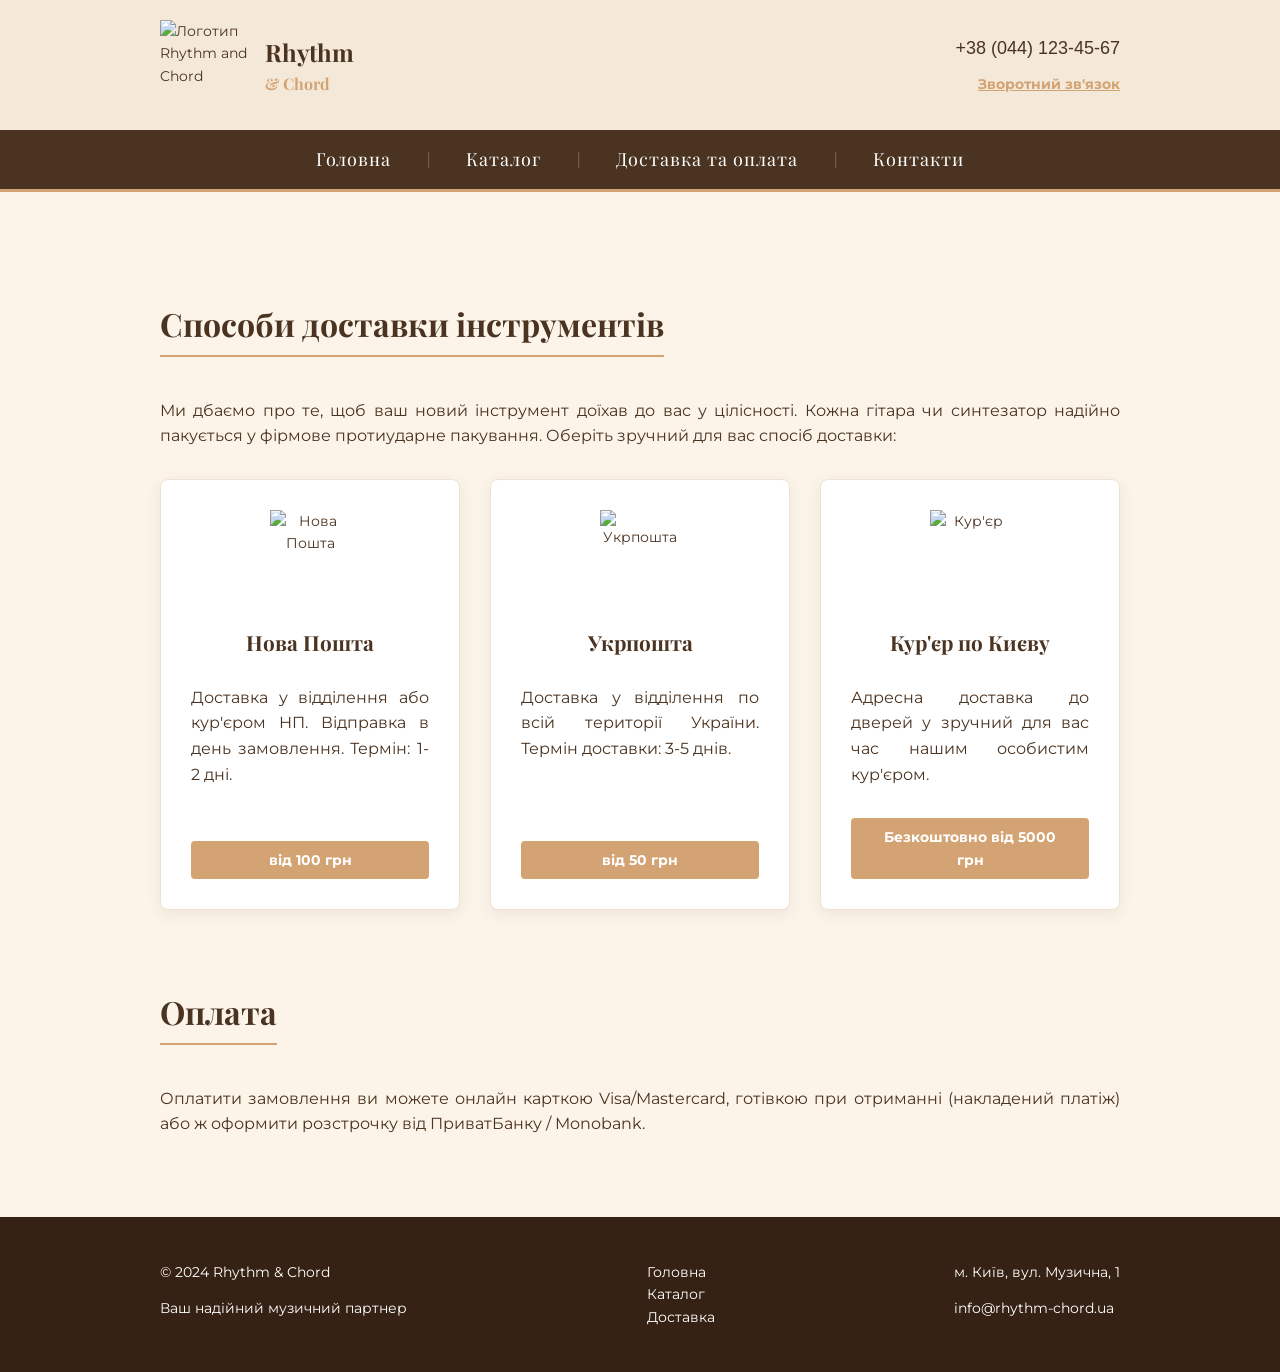
==== delivery.html @ 3e5f1524 "initial commit" ====
<!DOCTYPE html>
<html lang="uk">
<head>
    <meta charset="UTF-8">
    <title>Доставка та оплата | Rhythm & Chord</title>
    <link href="https://fonts.googleapis.com/css2?family=Montserrat:wght@400;500;600&family=Playfair+Display:wght@600;700&family=PT+Sans:wght@400;700&display=swap" rel="stylesheet">
    <link rel="stylesheet" href="style.css">
</head>
<body>
    <div class="overlay"></div>

    <header>
        <div class="container header-content">
            <div class="logo-block">
                <img src="https://via.placeholder.com/90x90/4A3320/FDF8F0?text=R&C" alt="Логотип Rhythm and Chord" width="90" height="90">
                <div class="logo-text">
                    <h1>Rhythm</h1>
                    <h2>& Chord</h2>
                </div>
            </div>
            <div class="contact-block">
                <p class="custom-phone">+38 (044) 123-45-67</p>
                <a href="#" class="feedback-btn">Зворотний зв'язок</a>
            </div>
        </div>
    </header>

    <nav class="navbar">
        <div class="container">
            <ul class="menu">
                <li><a href="home.html">Головна</a></li>
                <li class="separator">|</li>
                <li><a href="index.html">Каталог</a></li>
                <li class="separator">|</li>
                <li><a href="delivery.html" class="active">Доставка та оплата</a></li>
                <li class="separator">|</li>
                <li><a href="#">Контакти</a></li>
            </ul>
        </div>
    </nav>

    <main class="content">
        <div class="container info-section">
            <h2 class="section-title">Способи доставки інструментів</h2>
            <p>Ми дбаємо про те, щоб ваш новий інструмент доїхав до вас у цілісності. Кожна гітара чи синтезатор надійно пакується у фірмове протиударне пакування. Оберіть зручний для вас спосіб доставки:</p>
            
            <div class="delivery-grid">
                <div class="delivery-card">
                    <img src="https://img.icons8.com/color/100/in-transit--v1.png" alt="Нова Пошта" width="80" height="80">
                    <h3>Нова Пошта</h3>
                    <p>Доставка у відділення або кур'єром НП. Відправка в день замовлення. Термін: 1-2 дні.</p>
                    <span class="price-tag">від 100 грн</span>
                </div>
                <div class="delivery-card">
                    <img src="https://img.icons8.com/color/100/post-office.png" alt="Укрпошта" width="80" height="80">
                    <h3>Укрпошта</h3>
                    <p>Доставка у відділення по всій території України. Термін доставки: 3-5 днів.</p>
                    <span class="price-tag">від 50 грн</span>
                </div>
                <div class="delivery-card">
                    <img src="https://img.icons8.com/color/100/box.png" alt="Кур'єр" width="80" height="80">
                    <h3>Кур'єр по Києву</h3>
                    <p>Адресна доставка до дверей у зручний для вас час нашим особистим кур'єром.</p>
                    <span class="price-tag">Безкоштовно від 5000 грн</span>
                </div>
            </div>

            <h2 class="section-title">Оплата</h2>
            <p>Оплатити замовлення ви можете онлайн карткою Visa/Mastercard, готівкою при отриманні (накладений платіж) або ж оформити розстрочку від ПриватБанку / Monobank.</p>
        </div>
    </main>

    <footer>
        <div class="container footer-content">
            <div class="footer-info"><p>© 2024 Rhythm & Chord</p><p>Ваш надійний музичний партнер</p></div>
            <ul class="footer-menu"><li><a href="home.html">Головна</a></li><li><a href="index.html">Каталог</a></li><li><a href="delivery.html">Доставка</a></li></ul>
            <div class="footer-contacts"><p>м. Київ, вул. Музична, 1</p><p>info@rhythm-chord.ua</p></div>
        </div>
    </footer>

    <div class="feedback-modal">
        <button class="close-btn">✖</button>
        <form class="form-content">
            <h2>Зворотний зв'язок</h2>
            <div class="input-group"><label>Ім'я *</label><input type="text" required></div>
            <div class="input-group"><label>Телефон *</label><input type="tel" required></div>
            <div class="input-group error"><label>Повідомлення *</label><textarea required></textarea><span class="error-msg">Поле обов'язкове</span></div>
            <button type="submit" class="submit-btn">Надіслати</button>
        </form>
    </div>

    <script src="script.js"></script>
</body>
</html>
---- style.css ----
/* Підключення кастомного шрифту для телефону (Вимога рівня 3) */
@font-face {
    font-family: 'CustomPhoneFont';
    src: local('Impact'), local('Arial Black'); /* Заглушка, якщо є свій файл - вказати url('fonts/font.woff2') */
}

/* Базові змінні колірної гами (Бежево-коричнева) */

:root {
    --bg-color: #FCF4E9;  /* Дуже теплий кремовий фон (слонова кістка) */
    --text-main: #4A3320; /* Глибокий шоколадний */
    --accent: #D4A373;    /* Піщано-карамельний */
    --header-bg: #F4E8D8; /* Теплий беж (повністю без сірого) для шапки */
    --footer-bg: #362214; 
    --white: #FFFFFF;
}

/* --- БАЗОВІ НАЛАШТУВАННЯ ТА ШРИФТИ --- */
body {
    margin: 0;
    padding: 0;
    font-family: 'Montserrat', sans-serif; 
    font-size: 14px;
    line-height: 1.6;
    color: var(--text-main);
    background-color: var(--bg-color);
    display: flex;
    flex-direction: column;
    min-height: 100vh;
}

/* Заголовки красивим шрифтом */
h1, h2, h3, .logo-text h1, .product-card h4 {
    font-family: 'Playfair Display', serif;
    font-weight: 700;
}

.section-title {
    font-size: 2rem;
    margin-bottom: 25px;
    border-bottom: 2px solid var(--accent);
    display: inline-block;
    padding-bottom: 5px;
}

/* Контейнер 980px + по 10px відступи (Разом 1000px) */
.container {
    width: 100%;
    max-width: 980px;
    margin: 0 auto;
    padding: 0 10px;
    box-sizing: border-box;
}

/* --- HEADER --- */
header {
    background-color: var(--header-bg);
    width: 100%;
    padding: 20px 0;
}

.header-content {
    display: flex;
    justify-content: space-between;
    align-items: center;
}

.logo-block {
    display: flex;
    align-items: center;
    gap: 15px;
}

.logo-text h1 { margin: 0; font-size: 24px; color: var(--text-main); }
.logo-text h2 { margin: 0; font-size: 16px; color: var(--accent); }

.contact-block {
    text-align: right;
}

.custom-phone {
    font-family: 'CustomPhoneFont', sans-serif;
    font-size: 18px;
    margin: 0 0 10px 0;
}

.feedback-btn {
    color: var(--accent);
    text-decoration: underline;
    cursor: pointer;
    font-weight: bold;
}

/* =========================================
   5. MENU (ГОЛОВНЕ НАВІГАЦІЙНЕ МЕНЮ)
========================================= */
.navbar {
    background-color: var(--text-main);
    width: 100%;
    /* Додаємо гарну акцентну лінію знизу меню */
    border-bottom: 3px solid var(--accent); 
}

.menu {
    list-style: none;
    margin: 0;
    padding: 0; /* Відступи перенесли в самі посилання для зручності кліку */
    display: flex;
    justify-content: center;
    align-items: center;
    gap: 30px;
}

.menu li a {
    display: block;
    padding: 15px 5px;
    color: var(--white);
    text-decoration: none;
    font-family: 'Playfair Display', serif; /* Гарний елегантний шрифт */
    font-size: 18px;
    letter-spacing: 1px;
    transition: color 0.3s ease, transform 0.2s ease;
}

/* Лишаємо тільки ефект при наведенні (без перманентного active) */
.menu li a:hover {
    color: var(--accent);
    transform: translateY(-2px); /* Легенько підстрибує при наведенні */
}

/* Розділювачі між пунктами */
.separator {
    color: rgba(255, 255, 255, 0.2); /* Напівпрозорий білий, щоб не кидався в очі */
    pointer-events: none;
    font-size: 18px;
}

/* --- SLIDER --- */
.slider-section {
    width: 100%;
    height: 400px;
    position: relative;
    overflow: hidden;
    background-color: var(--text-main);
}

.slides {
    width: 100%;
    height: 100%;
    position: relative;
}

.slide {
    position: absolute;
    top: 0;
    left: 0;
    width: 100%;
    height: 100%;
    background-size: cover;
    background-position: center;
    opacity: 0;
    transition: opacity 1s ease-in-out; /* Fade ефект */
}

.slide.active {
    opacity: 1;
}

/* --- СТРІЛКИ СЛАЙДЕРА --- */
.slider-nav {
    position: absolute;
    top: 50%;
    transform: translateY(-50%);
    background-color: rgba(62, 39, 35, 0.4); 
    color: var(--white);
    border: none;
    font-size: 2rem;
    padding: 15px 20px;
    cursor: pointer;
    z-index: 10;
    transition: background-color 0.3s ease, transform 0.2s ease;
}

.slider-nav:hover {
    background-color: rgba(62, 39, 35, 0.9);
    transform: translateY(-50%) scale(1.1);
}

.slider-nav.prev {
    left: 0;
    border-radius: 0 5px 5px 0;
}

.slider-nav.next {
    right: 0;
    border-radius: 5px 0 0 5px;
}

/* --- КРУЖАЛЬЦЯ СЛАЙДЕРА --- */
.slider-dots {
    position: absolute;
    bottom: 20px;
    width: 100%;
    text-align: center;
    z-index: 10;
}

.dot {
    display: inline-block;
    width: 12px;
    height: 12px;
    margin: 0 5px;
    background-color: rgba(253, 245, 230, 0.4); 
    border-radius: 50%;
    cursor: pointer;
    transition: background-color 0.3s ease, transform 0.2s ease;
}

.dot:hover {
    background-color: rgba(253, 245, 230, 0.8);
    transform: scale(1.2); 
}

.dot.active {
    background-color: #FDF5E6; 
    box-shadow: 0 0 5px rgba(0,0,0,0.5); 
}

/* --- CONTENT --- */
.content {
    flex: 1;
    padding: 40px 0;
}

.layout-grid {
    display: flex;
    gap: 40px; /* Збільшили відступ між меню і товарами */
    align-items: flex-start;
}

/* --- БІЧНЕ МЕНЮ (КАТЕГОРІЇ) --- */
.leftblock {
    flex: 0 0 250px;
    background: transparent; /* Прибрали білий фон */
    padding: 10px 0;
}

.category-list {
    list-style: none;
    padding: 0;
    margin: 0;
}

.cat-main {
    font-family: 'Montserrat', sans-serif;
    font-weight: 700;
    font-size: 1.1rem;
    color: var(--text-main);
    margin-top: 25px;
    margin-bottom: 10px;
    text-transform: uppercase;
    letter-spacing: 0.5px;
}

.cat-main:first-child {
    margin-top: 0;
}

.sub-category {
    list-style: none;
    padding-left: 20px;
    margin: 0;
}

.sub-category li {
    margin-bottom: 8px;
    position: relative;
}

/* Додаємо порожні кружечки до підкатегорій */
.sub-category li::before {
    content: "◦"; 
    position: absolute;
    left: -15px;
    top: -2px;
    font-size: 1.2rem;
    color: var(--text-main);
}

.sub-category a {
    color: var(--text-main);
    text-decoration: none;
    font-size: 0.95rem;
    transition: color 0.2s ease;
}

.sub-category a:hover {
    color: var(--accent);
}

/* Центральний блок */
.centerblock {
    flex: 1;
    display: flex;
    flex-direction: column;
}

/* --- СІТКА ТОВАРІВ --- */
.products-grid {
    display: grid;
    grid-template-columns: repeat(2, 1fr); /* Завжди по 2 в ряд на десктопі */
    gap: 30px;
    align-content: start; 
    align-items: stretch;
}

/* --- КАРТКА ТОВАРУ --- */
.product-card {
    background: var(--white); /* Чисто білий фон картки (прибирає сірість) */
    border-radius: 8px;
    overflow: hidden;
    display: flex;
    flex-direction: column;
    /* Використовуємо теплу коричневу тінь замість чорної/сірої */
    box-shadow: 0 4px 15px rgba(74, 51, 32, 0.08);
    transition: transform 0.3s ease, box-shadow 0.3s ease;
    border: 1px solid #F0E3D3; /* Легенька тепла рамка для контрасту */
}

.product-card:hover {
    transform: translateY(-5px);
    box-shadow: 0 8px 25px rgba(74, 51, 32, 0.15); /* Посилена тепла тінь */
}

/* Якщо фото має свій фон, його теж відділяємо */
.product-card img {
    width: 100%;
    aspect-ratio: 4 / 3; 
    object-fit: cover; 
    display: block;
    border-bottom: 1px solid #F0E3D3; /* Тепла лінія під фотографією */
}

.card-info {
    padding: 25px 20px;
    display: flex;
    flex-direction: column;
    flex: 1;
    text-align: center;
}

.card-info h4 {
    font-size: 1.3rem;
    margin: 0 0 8px 0;
    color: var(--text-main);
}

.card-info .brand {
    font-size: 0.8rem;
    color: var(--accent);
    text-transform: uppercase;
    letter-spacing: 1px;
    margin: 0 0 20px 0;
}

.price {
    font-size: 1.4rem;
    font-weight: 600;
    color: var(--text-main);
    margin-bottom: 20px;
}

.btn-container {
    margin-top: auto; 
    display: flex;
    justify-content: center;
}

.buy-btn {
    background-color: #3E2723; /* Темно-коричневий, як на скріні */
    color: var(--white);
    border: none;
    padding: 10px 35px;
    font-family: 'Montserrat', sans-serif;
    font-size: 1rem;
    font-weight: 600;
    border-radius: 6px;
    cursor: pointer;
    transition: background-color 0.3s ease;
}

.buy-btn:hover {
    background-color: #5D4037; /* Трохи світліший при наведенні */
}

/* Пагінація */
.pagination {
    display: flex;
    justify-content: center;
    align-items: center; 
    gap: 15px; 
    margin-top: 40px;
}

.page-arrow {
    color: var(--accent);
    text-decoration: none;
    font-size: 22px; /* Зробив стрілочки трохи більшими */
    font-weight: bold;
    transition: color 0.3s ease, transform 0.2s ease;
}

.page-arrow:hover {
    color: var(--text-main);
    transform: scale(1.2); /* Стрілочка збільшується при наведенні */
}

.page-btn {
    background-color: var(--accent);
    color: white;
    border: none;
    padding: 5px 14px;
    border-radius: 4px;
    cursor: pointer;
    font-weight: 700;
    font-family: inherit;
    transition: background-color 0.3s ease, transform 0.2s ease; /* Плавність */
}

/* Ефект підсвічування при наведенні */
.page-btn:hover {
    background-color: var(--text-main);
    transform: translateY(-2px); /* Кнопка трохи підстрибує */
    box-shadow: 0 4px 8px rgba(62, 39, 35, 0.2);
}

.page-btn.active { 
    background-color: var(--text-main); 
    cursor: default;
    transform: none; /* Активна кнопка не підстрибує */
    box-shadow: inset 0 2px 4px rgba(0,0,0,0.3); /* Ефект "натиснутої" кнопки */
}

/* Текстовий блок під каталогом у 2 колонки */
.store-description {
    display: grid;
    grid-template-columns: 1fr 1fr; /* Дві однакові колонки */
    gap: 50px; /* Відстань між колонками */
    margin-top: 60px; /* Відступ від блоку з товарами */
    padding-top: 40px;
}

.desc-column {
    text-align: justify; /* Вирівнювання тексту по ширині (як на макеті) */
    /* Шрифт і висота рядка (14px та 22px) вже успадковуються від body, як вимагає ТЗ */
}

/* --- АДАПТИВНІСТЬ --- */
@media (max-width: 900px) {
    .layout-grid {
        flex-direction: column; 
    }
    .leftblock {
        width: 100%;
        margin-bottom: 20px;
    }
    /* Категорії на планшеті можна вибудувати в рядок або сіткою */
    .category-list {
        display: flex;
        flex-wrap: wrap;
        gap: 20px;
    }
    .leftblock > ul > li {
        min-width: 150px;
    }
}

@media (max-width: 650px) {
    /* На мобільному товари стають в 1 колонку (один під одним) */
    .products-grid {
        grid-template-columns: 1fr; 
    }
    .product-card {
        max-width: 100%;
    }
    .category-list {
        flex-direction: column;
    }
}

/* --- FOOTER --- */
footer {
    background-color: var(--footer-bg);
    color: var(--white);
    padding: 30px 0;
    width: 100%;
}

.footer-content {
    display: flex;
    justify-content: space-between;
    align-items: flex-start;
}

.footer-menu { list-style: none; padding: 0; }
.footer-menu a { color: var(--white); text-decoration: none; }

/* --- FEEDBACK MODAL (З ефектом Fade) --- */
.overlay {
    position: fixed;
    top: 0; left: 0; width: 100%; height: 100%;
    background: rgba(62, 39, 35, 0.8);
    z-index: 998;
    opacity: 0;
    visibility: hidden;
    transition: opacity 0.3s ease, visibility 0.3s ease;
}

.feedback-modal {
    position: fixed;
    top: 50%; left: 50%;
    transform: translate(-50%, -50%);
    background: var(--white);
    width: 400px;
    padding: 30px;
    border-radius: 8px;
    z-index: 999;
    opacity: 0;
    visibility: hidden;
    transition: opacity 0.3s ease, visibility 0.3s ease;
    box-shadow: 0 10px 25px rgba(0,0,0,0.2);
}

.overlay.show, .feedback-modal.show {
    opacity: 1;
    visibility: visible;
}

.close-btn {
    position: absolute;
    top: 10px; right: 10px;
    background: none; border: none; font-size: 18px; cursor: pointer;
}

.input-group { margin-bottom: 15px; text-align: left; }
.input-group label { display: block; margin-bottom: 5px; font-weight: bold; }
.input-group input, .input-group textarea {
    width: 100%; padding: 8px; box-sizing: border-box;
    border: 1px solid var(--accent); border-radius: 4px;
}
.input-group textarea { resize: vertical; min-height: 80px; }

/* Стилізація помилки (Вимога рівня 3) */
.input-group.error input, .input-group.error textarea {
    border-color: red;
    background-color: #ffe6e6;
}
.error-msg { color: red; font-size: 12px; display: none; }
.input-group.error .error-msg { display: block; }

.submit-btn {
    width: 100%; background: var(--text-main); color: var(--white);
    border: none; padding: 10px; cursor: pointer; border-radius: 4px;
}

/* --- АДАПТИВНІСТЬ (ГАРНЕ ФОРМАТУВАННЯ ПРИ СТИСКАННІ) --- */
@media (max-width: 900px) {
    /* Робимо бічну панель зверху, а товари знизу */
    .layout-grid {
        flex-direction: column; 
    }
    .leftblock {
        width: 100%;
        margin-bottom: 30px;
        box-sizing: border-box;
    }
}

@media (max-width: 650px) {
    /* На телефонах робимо по 1 товару в ряд */
    .products-grid {
        grid-template-columns: 1fr; 
    }
    .product-card {
        max-width: 400px;
        margin: 0 auto; /* Центруємо саму картку на мобільному */
    }
}

/* =========================================
   ДОДАТКОВІ СТИЛІ ДЛЯ ГОЛОВНОЇ ТА ДОСТАВКИ
========================================= */
.info-section { margin-top: 40px; margin-bottom: 40px; }
.info-section p { font-size: 16px; text-align: justify; }

.features-grid { 
    display: grid; 
    grid-template-columns: repeat(3, 1fr); 
    gap: 30px; 
    margin-top: 40px; 
}
.feature-card { 
    background: var(--white); 
    padding: 30px 20px; 
    text-align: center; 
    border-radius: 8px; 
    box-shadow: 0 4px 15px rgba(74, 51, 32, 0.08); 
    border: 1px solid #F0E3D3; 
    transition: transform 0.3s ease;
}
.feature-card:hover { transform: translateY(-5px); }
.feature-card h3 { color: var(--text-main); margin-bottom: 15px; font-size: 1.3rem; }

.delivery-grid { 
    display: grid; 
    grid-template-columns: repeat(3, 1fr); 
    gap: 30px; 
    margin-top: 30px; 
    margin-bottom: 50px;
}
.delivery-card { 
    background: var(--white); 
    padding: 30px; 
    border-radius: 8px; 
    box-shadow: 0 4px 15px rgba(74, 51, 32, 0.08); 
    border: 1px solid #F0E3D3; 
    text-align: center; 
    display: flex;
    flex-direction: column;
}
.delivery-card img { max-width: 80px; margin: 0 auto 15px auto; display: block; }
.delivery-card h3 { color: var(--text-main); margin-bottom: 10px; font-size: 1.3rem; }
.delivery-card p { flex: 1; }
.price-tag { 
    display: inline-block; 
    background: var(--accent); 
    color: var(--white); 
    padding: 8px 20px; 
    border-radius: 4px; 
    font-weight: bold; 
    margin-top: 15px; 
}
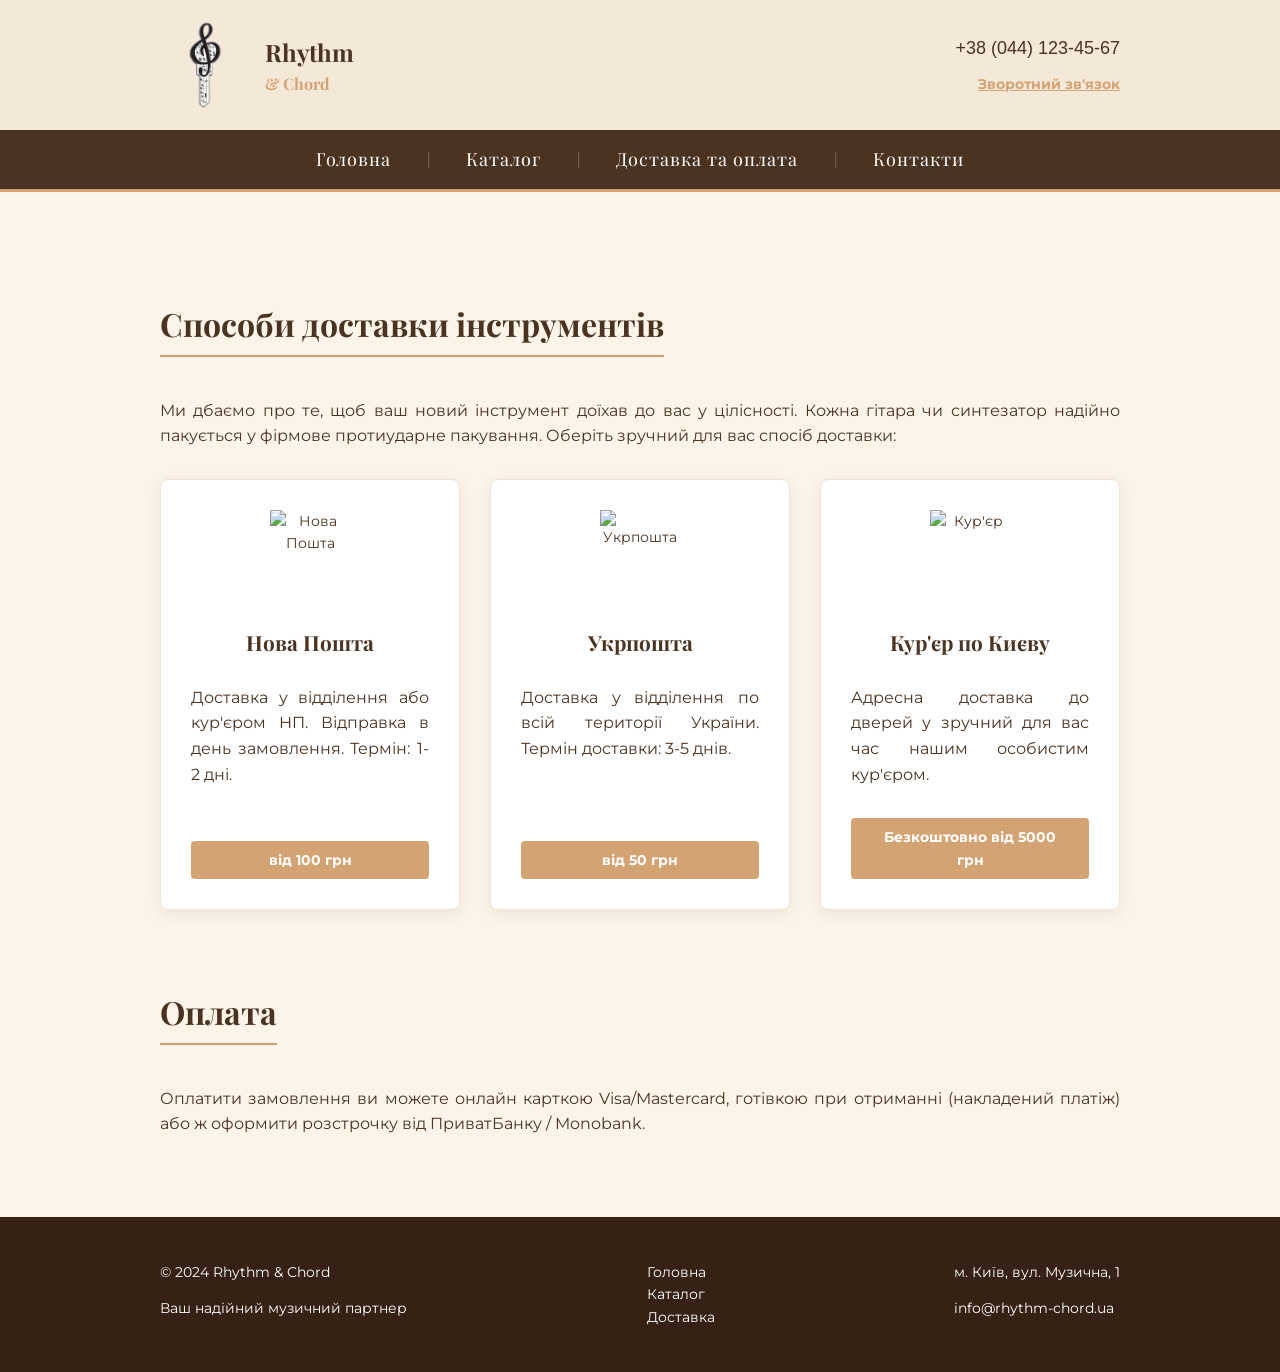
==== commit 699d03e9: "second commit" ====
--- a/delivery.html
+++ b/delivery.html
@@ -12,7 +12,7 @@
     <header>
         <div class="container header-content">
             <div class="logo-block">
-                <img src="https://via.placeholder.com/90x90/4A3320/FDF8F0?text=R&C" alt="Логотип Rhythm and Chord" width="90" height="90">
+                <img src="music key.png" alt="Логотип Rhythm and Chord" width="90" height="90">
                 <div class="logo-text">
                     <h1>Rhythm</h1>
                     <h2>& Chord</h2>
@@ -80,11 +80,23 @@
 
     <div class="feedback-modal">
         <button class="close-btn">✖</button>
-        <form class="form-content">
+        <form class="form-content" novalidate>
             <h2>Зворотний зв'язок</h2>
-            <div class="input-group"><label>Ім'я *</label><input type="text" required></div>
-            <div class="input-group"><label>Телефон *</label><input type="tel" required></div>
-            <div class="input-group error"><label>Повідомлення *</label><textarea required></textarea><span class="error-msg">Поле обов'язкове</span></div>
+            <div class="input-group">
+                <label>Ім'я *</label>
+                <input type="text" required>
+                <span class="error-msg">Поле обов'язкове</span>
+            </div>
+            <div class="input-group">
+                <label>Телефон *</label>
+                <input type="tel" required>
+                <span class="error-msg">Поле обов'язкове</span>
+            </div>
+            <div class="input-group">
+                <label>Повідомлення *</label>
+                <textarea required></textarea>
+                <span class="error-msg">Поле обов'язкове</span>
+            </div>
             <button type="submit" class="submit-btn">Надіслати</button>
         </form>
     </div>
